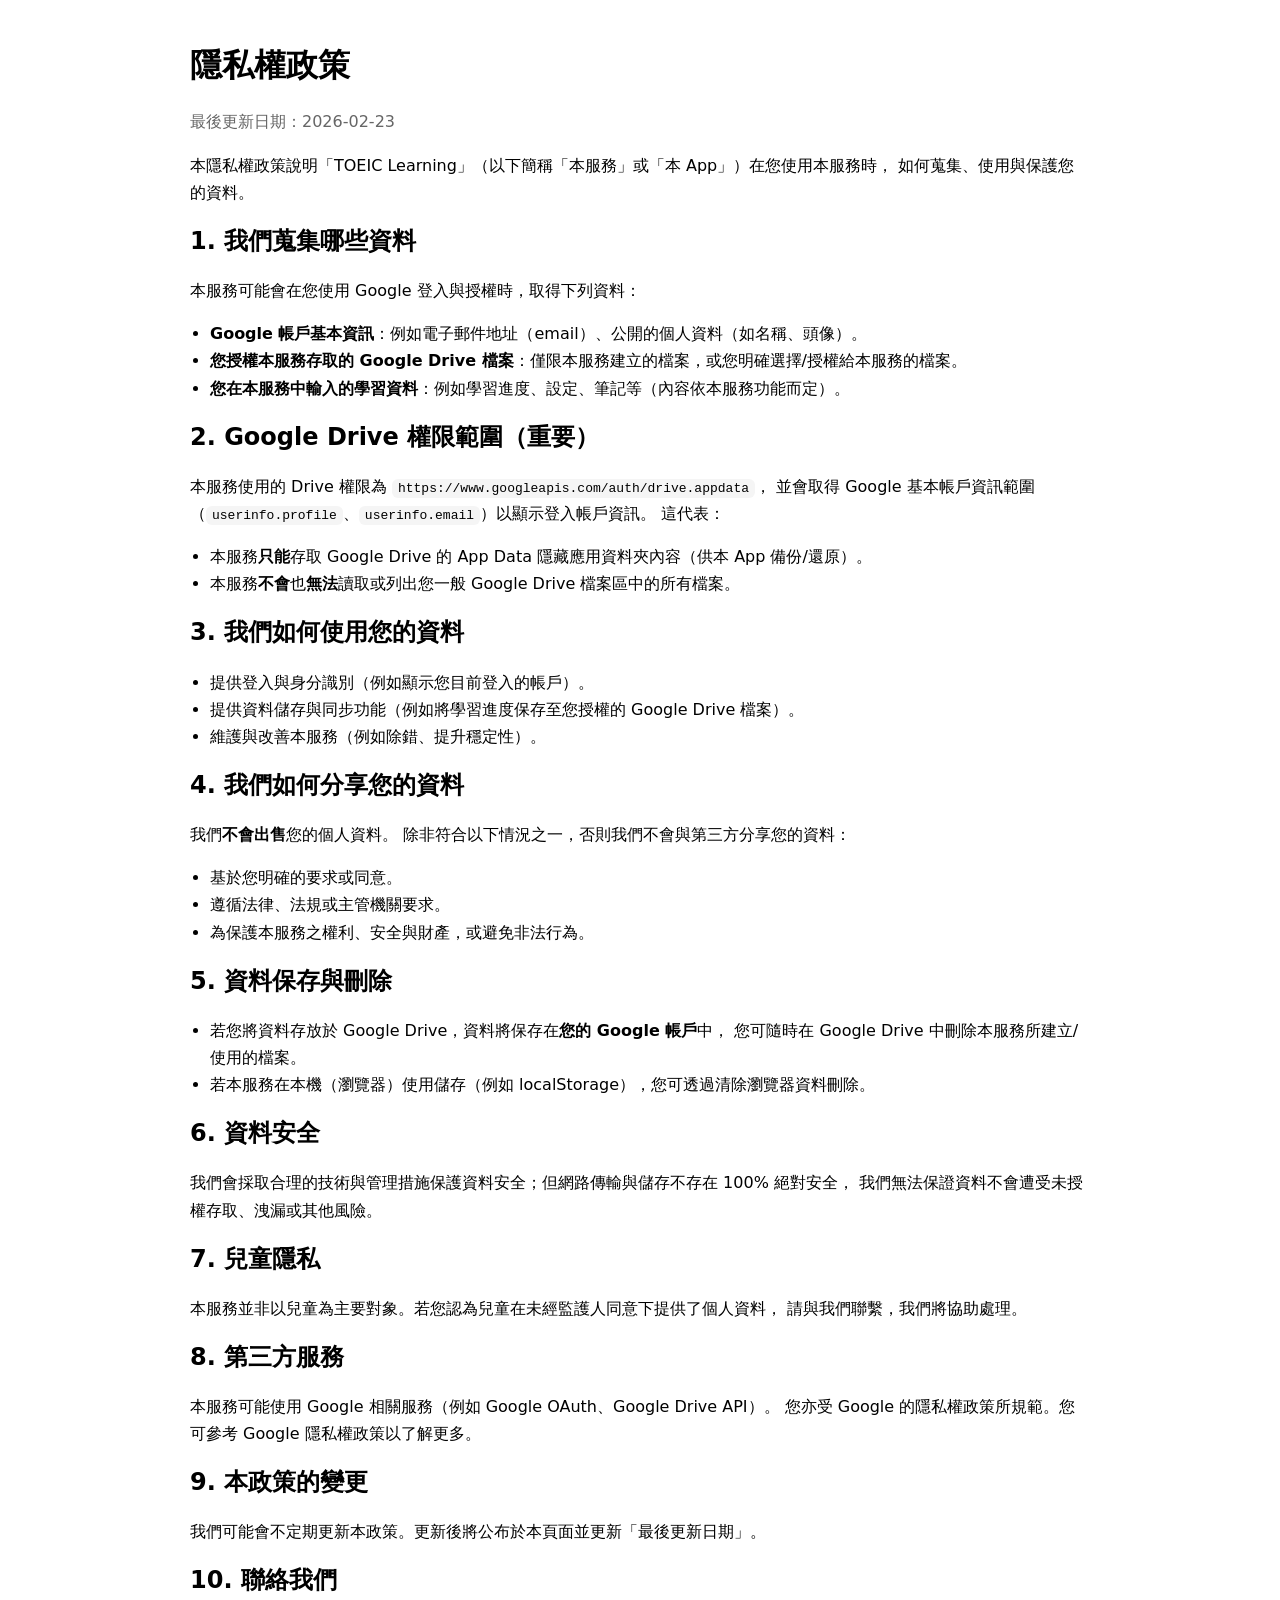
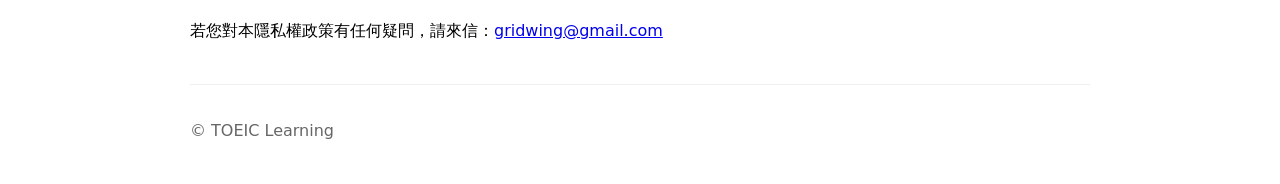
==== privacy.html @ d71f3e91 "Update: Replace GitHub repo & contact email" ====
<!doctype html>
<html lang="zh-Hant">
<head>
  <meta charset="utf-8" />
  <meta name="viewport" content="width=device-width, initial-scale=1" />
  <title>隱私權政策 | TOEIC Learning</title>
  <meta name="description" content="TOEIC Learning 隱私權政策" />
  <style>
    body { font-family: system-ui, -apple-system, "Segoe UI", Roboto, "Noto Sans TC", Arial, sans-serif; line-height: 1.7; margin: 0; }
    main { max-width: 900px; margin: 0 auto; padding: 24px; }
    h1, h2 { line-height: 1.3; }
    .muted { color: #666; }
    code { background: #f5f5f5; padding: 2px 6px; border-radius: 6px; }
    a { word-break: break-all; }
    footer { margin-top: 40px; padding-top: 16px; border-top: 1px solid #eee; }
    ul { padding-left: 20px; }
  </style>
</head>
<body>
<main>
  <h1>隱私權政策</h1>
  <p class="muted">最後更新日期：2026-02-23</p>

  <p>
    本隱私權政策說明「TOEIC Learning」（以下簡稱「本服務」或「本 App」）在您使用本服務時，
    如何蒐集、使用與保護您的資料。
  </p>

  <h2>1. 我們蒐集哪些資料</h2>
  <p>本服務可能會在您使用 Google 登入與授權時，取得下列資料：</p>
  <ul>
    <li><strong>Google 帳戶基本資訊</strong>：例如電子郵件地址（email）、公開的個人資料（如名稱、頭像）。</li>
    <li><strong>您授權本服務存取的 Google Drive 檔案</strong>：僅限本服務建立的檔案，或您明確選擇/授權給本服務的檔案。</li>
    <li><strong>您在本服務中輸入的學習資料</strong>：例如學習進度、設定、筆記等（內容依本服務功能而定）。</li>
  </ul>

  <h2>2. Google Drive 權限範圍（重要）</h2>
  <p>
    本服務使用的 Drive 權限為 <code>https://www.googleapis.com/auth/drive.appdata</code>，
    並會取得 Google 基本帳戶資訊範圍（<code>userinfo.profile</code>、<code>userinfo.email</code>）以顯示登入帳戶資訊。
    這代表：
  </p>
  <ul>
    <li>本服務<strong>只能</strong>存取 Google Drive 的 App Data 隱藏應用資料夾內容（供本 App 備份/還原）。</li>
    <li>本服務<strong>不會</strong>也<strong>無法</strong>讀取或列出您一般 Google Drive 檔案區中的所有檔案。</li>
  </ul>

  <h2>3. 我們如何使用您的資料</h2>
  <ul>
    <li>提供登入與身分識別（例如顯示您目前登入的帳戶）。</li>
    <li>提供資料儲存與同步功能（例如將學習進度保存至您授權的 Google Drive 檔案）。</li>
    <li>維護與改善本服務（例如除錯、提升穩定性）。</li>
  </ul>

  <h2>4. 我們如何分享您的資料</h2>
  <p>
    我們<strong>不會出售</strong>您的個人資料。
    除非符合以下情況之一，否則我們不會與第三方分享您的資料：
  </p>
  <ul>
    <li>基於您明確的要求或同意。</li>
    <li>遵循法律、法規或主管機關要求。</li>
    <li>為保護本服務之權利、安全與財產，或避免非法行為。</li>
  </ul>

  <h2>5. 資料保存與刪除</h2>
  <ul>
    <li>
      若您將資料存放於 Google Drive，資料將保存在<strong>您的 Google 帳戶</strong>中，
      您可隨時在 Google Drive 中刪除本服務所建立/使用的檔案。
    </li>
    <li>
      若本服務在本機（瀏覽器）使用儲存（例如 localStorage），您可透過清除瀏覽器資料刪除。
    </li>
  </ul>

  <h2>6. 資料安全</h2>
  <p>
    我們會採取合理的技術與管理措施保護資料安全；但網路傳輸與儲存不存在 100% 絕對安全，
    我們無法保證資料不會遭受未授權存取、洩漏或其他風險。
  </p>

  <h2>7. 兒童隱私</h2>
  <p>
    本服務並非以兒童為主要對象。若您認為兒童在未經監護人同意下提供了個人資料，
    請與我們聯繫，我們將協助處理。
  </p>

  <h2>8. 第三方服務</h2>
  <p>
    本服務可能使用 Google 相關服務（例如 Google OAuth、Google Drive API）。
    您亦受 Google 的隱私權政策所規範。您可參考 Google 隱私權政策以了解更多。
  </p>

  <h2>9. 本政策的變更</h2>
  <p>
    我們可能會不定期更新本政策。更新後將公布於本頁面並更新「最後更新日期」。
  </p>

  <h2>10. 聯絡我們</h2>
  <p>
    若您對本隱私權政策有任何疑問，請來信：<a href="mailto:gridwing@gmail.com">gridwing@gmail.com</a>
  </p>

  <footer>
    <p class="muted">© TOEIC Learning</p>
  </footer>
</main>
</body>
</html>
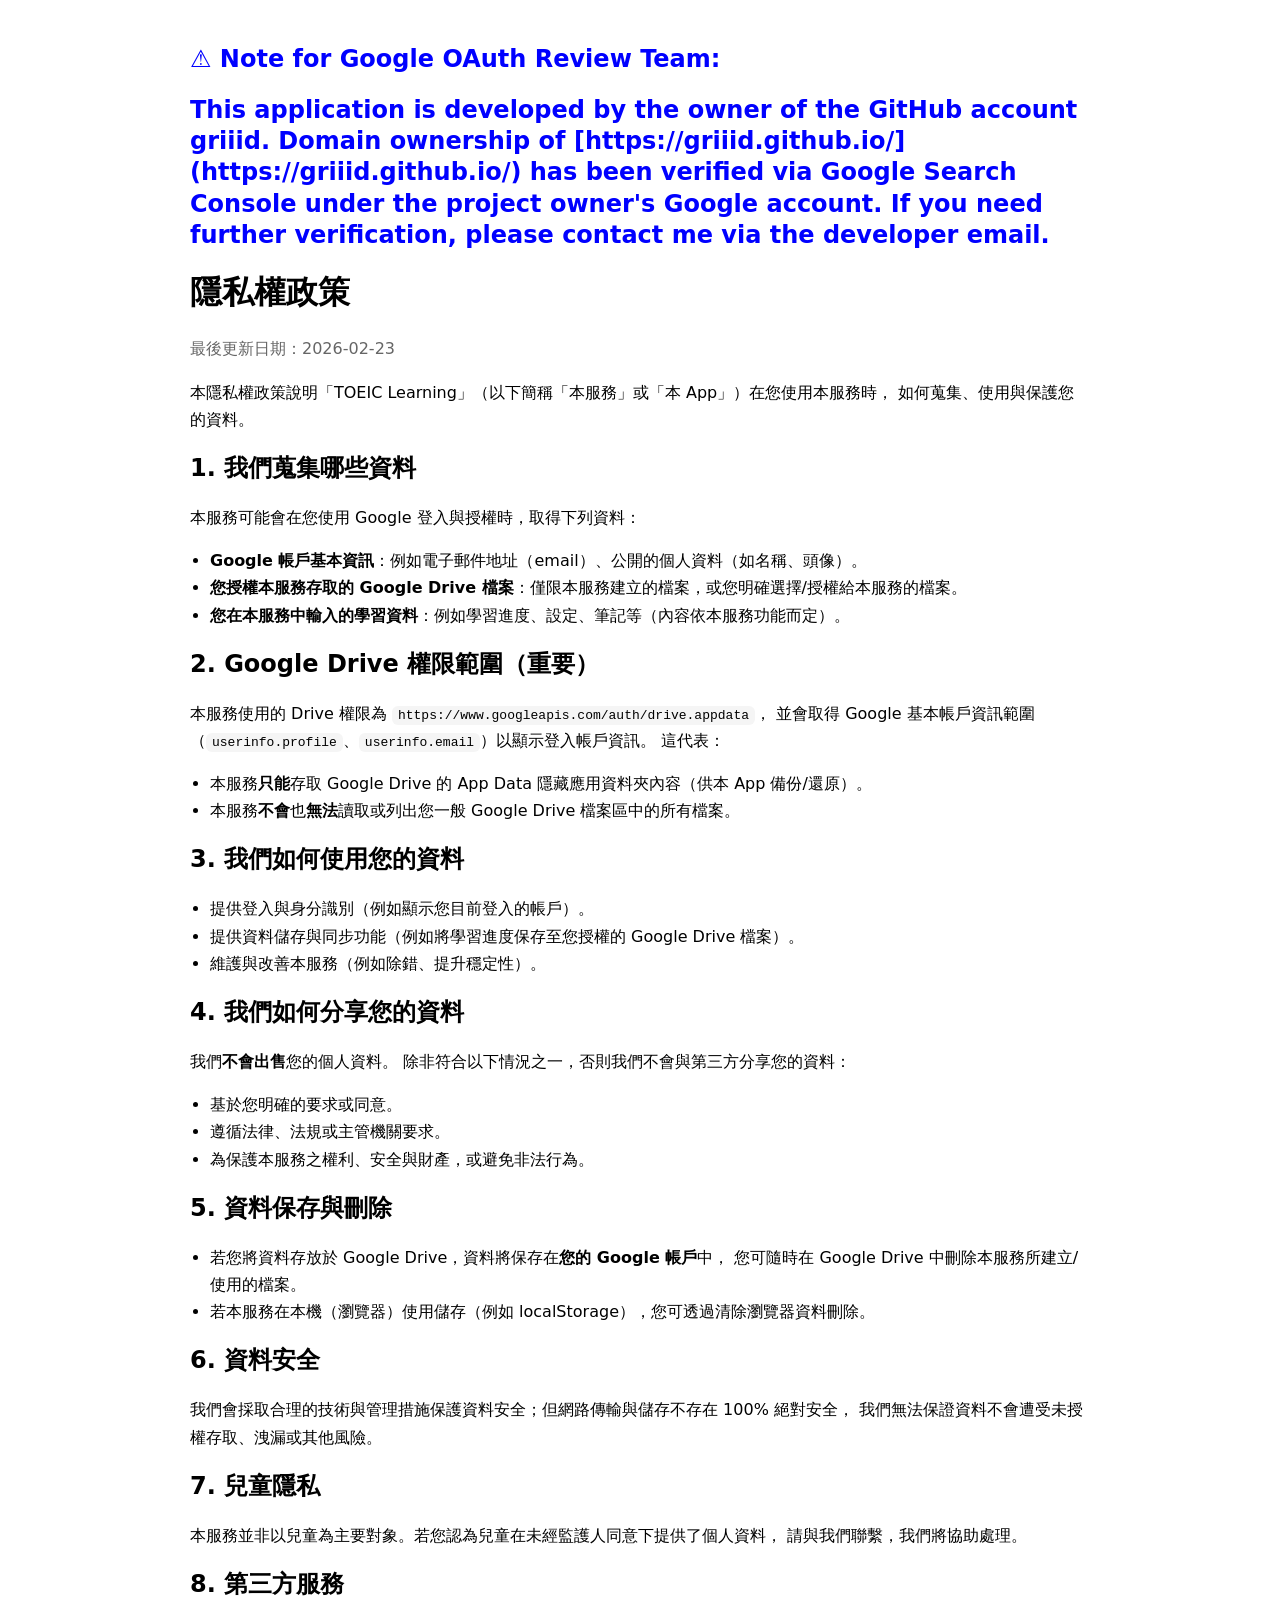
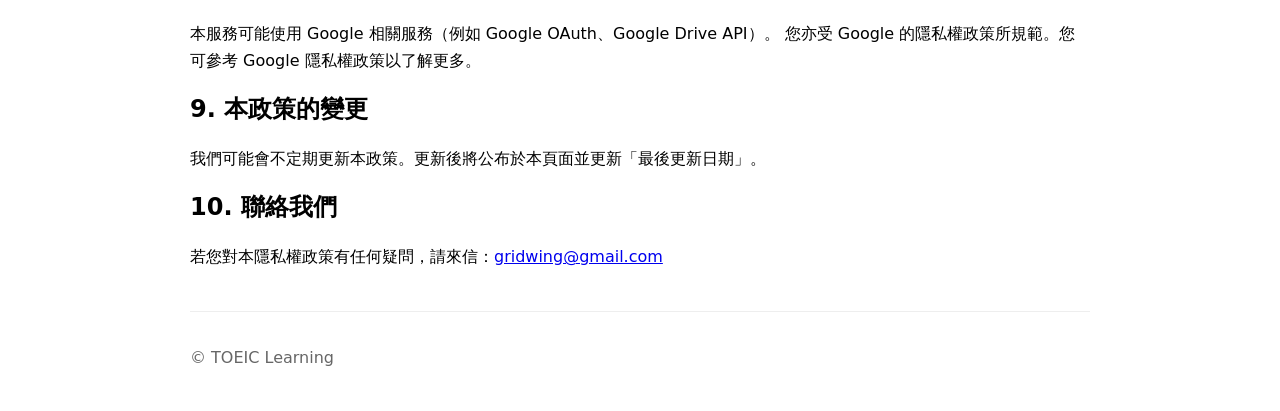
==== commit 967d170b: "Update: add message for Google OAuth review team in privacy pages" ====
--- a/privacy.html
+++ b/privacy.html
@@ -18,6 +18,8 @@
 </head>
 <body>
 <main>
+  <h2 style="color: blue">⚠️ Note for Google OAuth Review Team:</h2>
+  <h2 style="color: blue">This application is developed by the owner of the GitHub account griiid. Domain ownership of [https://griiid.github.io/](https://griiid.github.io/) has been verified via Google Search Console under the project owner's Google account. If you need further verification, please contact me via the developer email.</h2>
   <h1>隱私權政策</h1>
   <p class="muted">最後更新日期：2026-02-23</p>
 
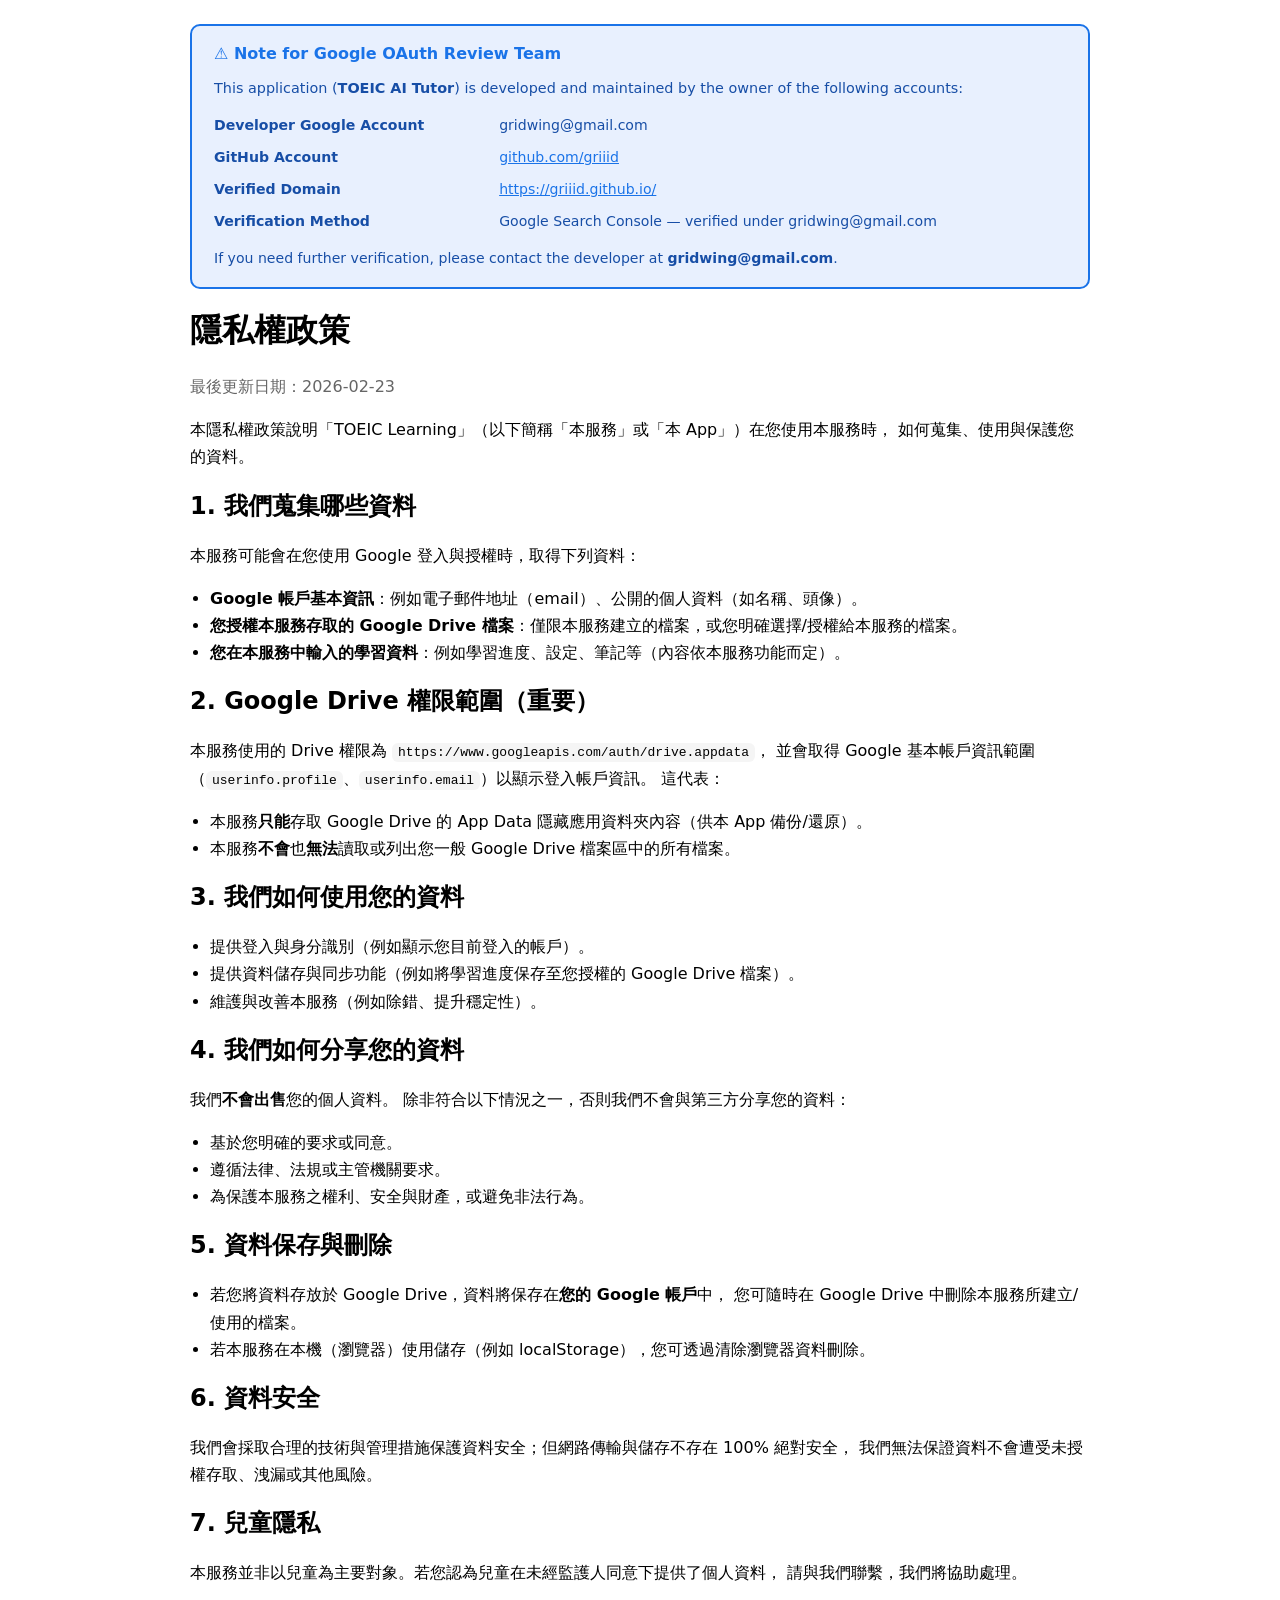
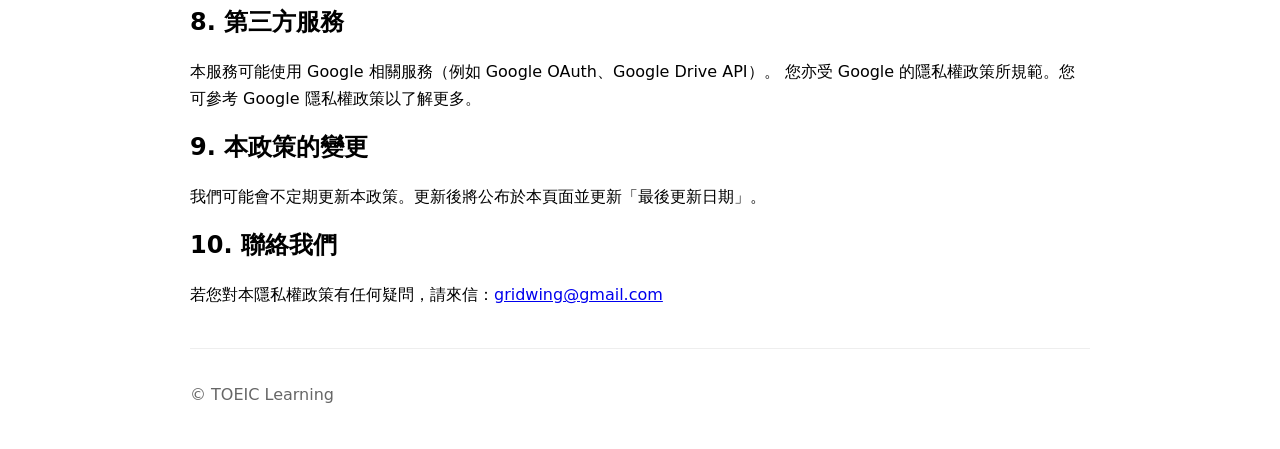
==== commit 6da8d25a: "Update: add message for Google OAuth review team in index & privacy pages" ====
--- a/privacy.html
+++ b/privacy.html
@@ -18,8 +18,29 @@
 </head>
 <body>
 <main>
-  <h2 style="color: blue">⚠️ Note for Google OAuth Review Team:</h2>
-  <h2 style="color: blue">This application is developed by the owner of the GitHub account griiid. Domain ownership of [https://griiid.github.io/](https://griiid.github.io/) has been verified via Google Search Console under the project owner's Google account. If you need further verification, please contact me via the developer email.</h2>
+  <div style="background:#e8f0fe;border:2px solid #1a73e8;border-radius:10px;padding:18px 22px;margin-bottom:20px;box-sizing:border-box;">
+    <h2 style="color:#1a73e8;margin:0 0 12px;font-size:1rem;font-weight:700;">⚠️ Note for Google OAuth Review Team</h2>
+    <p style="color:#174ea6;margin:0 0 10px;font-size:0.9rem;line-height:1.6;">This application (<strong>TOEIC AI Tutor</strong>) is developed and maintained by the owner of the following accounts:</p>
+    <table style="font-size:0.88rem;color:#174ea6;border-collapse:collapse;width:100%;margin-bottom:10px;">
+      <tr>
+        <td style="padding:4px 10px 4px 0;white-space:nowrap;font-weight:600;">Developer Google Account</td>
+        <td style="padding:4px 0;">gridwing@gmail.com</td>
+      </tr>
+      <tr>
+        <td style="padding:4px 10px 4px 0;white-space:nowrap;font-weight:600;">GitHub Account</td>
+        <td style="padding:4px 0;"><a href="https://github.com/griiid" style="color:#1a73e8;">github.com/griiid</a></td>
+      </tr>
+      <tr>
+        <td style="padding:4px 10px 4px 0;white-space:nowrap;font-weight:600;">Verified Domain</td>
+        <td style="padding:4px 0;"><a href="https://griiid.github.io/" style="color:#1a73e8;">https://griiid.github.io/</a></td>
+      </tr>
+      <tr>
+        <td style="padding:4px 10px 4px 0;white-space:nowrap;font-weight:600;">Verification Method</td>
+        <td style="padding:4px 0;">Google Search Console — verified under gridwing@gmail.com</td>
+      </tr>
+    </table>
+    <p style="color:#174ea6;margin:0;font-size:0.88rem;line-height:1.5;">If you need further verification, please contact the developer at <strong>gridwing@gmail.com</strong>.</p>
+  </div>
   <h1>隱私權政策</h1>
   <p class="muted">最後更新日期：2026-02-23</p>
 
